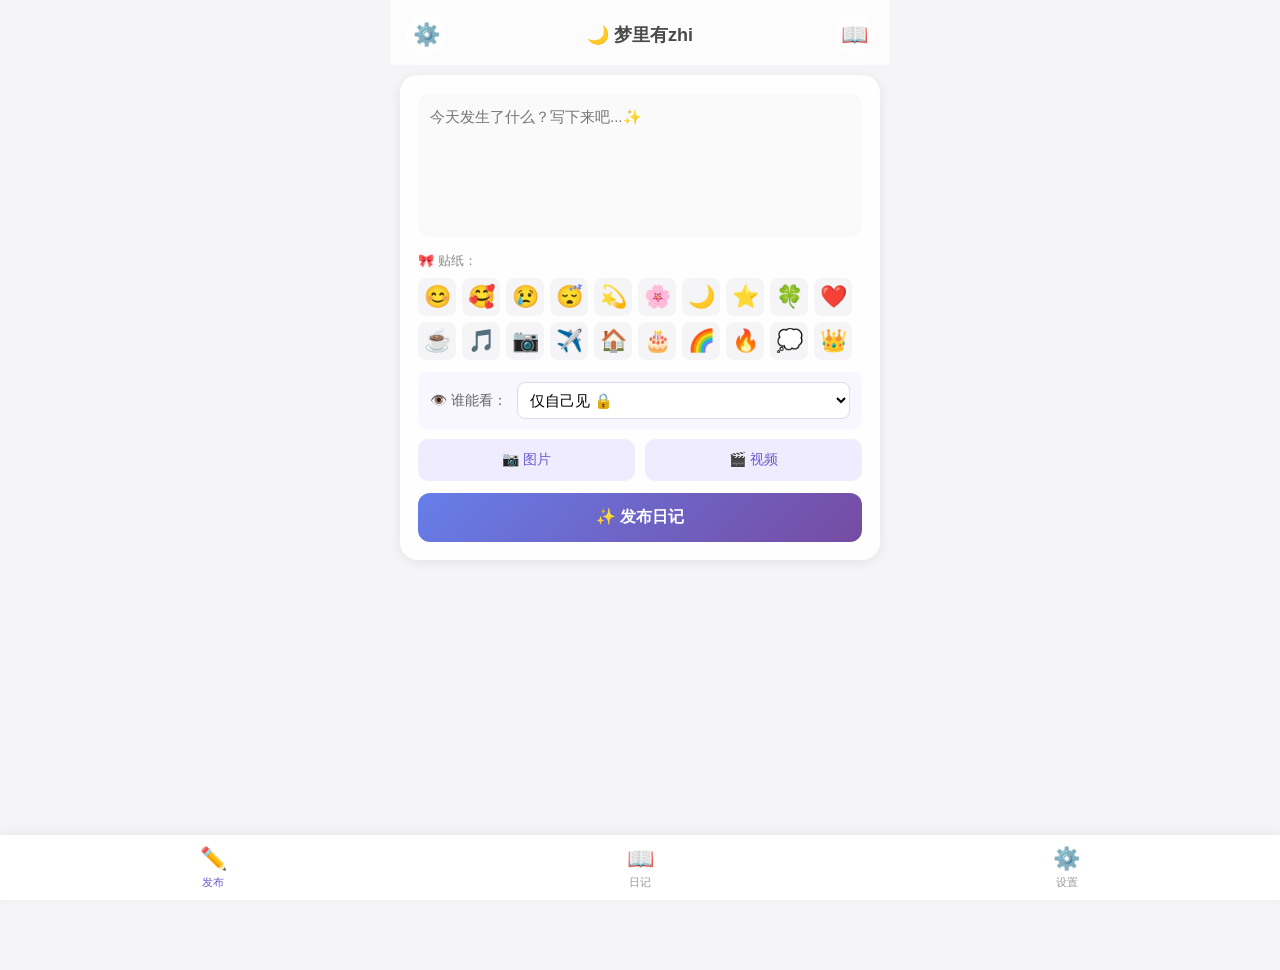
==== index.html @ b794c75a "🎉 Initial commit: 梦里有zhi - 私人社交日记 App" ====
<!DOCTYPE html>
<html lang="zh-CN">
<head>
  <meta charset="UTF-8">
  <meta name="viewport" content="width=device-width, initial-scale=1.0, maximum-scale=1.0, user-scalable=no">
  <meta name="theme-color" content="#6a5acd">
  <title>梦里有zhi</title>
  <link rel="stylesheet" href="style.css">
  <!-- PWA 支持 -->
  <link rel="manifest" href="manifest.json">
  <link rel="icon" href="data:image/svg+xml,<svg xmlns=%22http://www.w3.org/2000/svg%22 viewBox=%220 0 100 100%22><text y=%22.9em%22 font-size=%2290%22>🌙</text></svg>">
</head>
<body>

  <!-- 启动密码页面 -->
  <div id="lock-screen" class="lock-screen hidden">
    <div class="lock-box">
      <div class="lock-emoji">🔒</div>
      <h2>梦里有zhi</h2>
      <p class="lock-sub">请输入访问密码</p>
      <input type="password" id="lock-password" placeholder="密码" autocomplete="off">
      <button id="lock-unlock">进入</button>
      <p class="lock-hint" id="lock-hint"></p>
    </div>
  </div>

  <!-- 主应用 -->
  <div id="app">

    <!-- 顶部背景 -->
    <div id="bg-layer" class="bg-layer"></div>

    <!-- 顶部导航 -->
    <header class="top-bar">
      <button class="nav-btn" data-tab="settings">⚙️</button>
      <h1 class="app-title">🌙 梦里有zhi</h1>
      <button class="nav-btn" data-tab="list">📖</button>
    </header>

    <!-- 内容区 -->
    <main id="main-content">

      <!-- 标签页 1: 发布日记 -->
      <section class="tab-content active" id="tab-publish">
        <div class="card">
          <textarea id="diary-text" placeholder="今天发生了什么？写下来吧...✨" rows="5"></textarea>

          <!-- 图片预览 -->
          <div id="image-preview" class="media-preview hidden">
            <button class="remove-media" data-type="image">×</button>
            <img id="preview-img" src="" alt="预览">
          </div>

          <!-- 视频预览 -->
          <div id="video-preview" class="media-preview hidden">
            <button class="remove-media" data-type="video">×</button>
            <video id="preview-video" controls></video>
          </div>

          <!-- 贴纸栏 -->
          <div class="sticker-bar">
            <span class="sticker-label">🎀 贴纸：</span>
            <div class="sticker-list" id="sticker-list">
              <button class="sticker-btn">😊</button>
              <button class="sticker-btn">🥰</button>
              <button class="sticker-btn">😢</button>
              <button class="sticker-btn">😴</button>
              <button class="sticker-btn">💫</button>
              <button class="sticker-btn">🌸</button>
              <button class="sticker-btn">🌙</button>
              <button class="sticker-btn">⭐</button>
              <button class="sticker-btn">🍀</button>
              <button class="sticker-btn">❤️</button>
              <button class="sticker-btn">☕</button>
              <button class="sticker-btn">🎵</button>
              <button class="sticker-btn">📷</button>
              <button class="sticker-btn">✈️</button>
              <button class="sticker-btn">🏠</button>
              <button class="sticker-btn">🎂</button>
              <button class="sticker-btn">🌈</button>
              <button class="sticker-btn">🔥</button>
              <button class="sticker-btn">💭</button>
              <button class="sticker-btn">👑</button>
            </div>
          </div>

          <!-- 可见范围选择 -->
          <div class="visibility-box">
            <span class="visibility-label">👁️ 谁能看：</span>
            <select id="visibility-select">
              <option value="private">仅自己见 🔒</option>
              <option value="invite">邀请码可见 📩</option>
              <option value="public">公开 🌐</option>
            </select>
          </div>

          <!-- 邀请码输入（仅当选择 invite 时显示） -->
          <div class="invite-box hidden" id="invite-box">
            <input type="text" id="invite-code" placeholder="输入邀请码（多个用逗号分隔）">
          </div>

          <!-- 操作按钮 -->
          <div class="action-row">
            <button class="action-btn" id="btn-image" title="上传图片">
              📷 图片
              <input type="file" id="file-image" accept="image/*" hidden>
            </button>
            <button class="action-btn" id="btn-video" title="上传视频">
              🎬 视频
              <input type="file" id="file-video" accept="video/*" hidden>
            </button>
          </div>

          <button id="btn-publish" class="publish-btn">✨ 发布日记</button>
        </div>
      </section>

      <!-- 标签页 2: 日记列表 -->
      <section class="tab-content" id="tab-list">
        <div class="filter-bar">
          <button class="filter-btn active" data-filter="all">全部</button>
          <button class="filter-btn" data-filter="private">🔒 仅自己</button>
          <button class="filter-btn" data-filter="invite">📩 邀请可见</button>
          <button class="filter-btn" data-filter="public">🌐 公开</button>
        </div>
        <div id="diary-list" class="diary-list"></div>
        <div id="empty-tip" class="empty-tip hidden">
          <div class="empty-emoji">🌙</div>
          <p>还没有日记哦～</p>
          <p>去上面发布第一篇吧！</p>
        </div>
      </section>

      <!-- 标签页 3: 设置 -->
      <section class="tab-content" id="tab-settings">
        <div class="card">
          <h3 class="card-title">🖼️ 背景设置</h3>
          <div class="setting-row">
            <span>当前背景</span>
            <div class="setting-actions">
              <button id="btn-bg-upload" class="mini-btn">📁 上传图片</button>
              <button id="btn-bg-reset" class="mini-btn">🗑️ 清除</button>
              <input type="file" id="file-bg" accept="image/*" hidden>
            </div>
          </div>
          <div class="bg-preview" id="bg-preview">
            <span>默认渐变背景</span>
          </div>
        </div>

        <div class="card">
          <h3 class="card-title">🔐 访问密码</h3>
          <p class="hint-text">设置后，只有知道密码的人才能打开这个应用</p>
          <div class="setting-row">
            <input type="password" id="pwd-input" placeholder="设置新密码">
          </div>
          <div class="setting-row">
            <input type="password" id="pwd-confirm" placeholder="确认密码">
          </div>
          <button id="btn-set-password" class="publish-btn small">保存密码</button>
          <button id="btn-clear-password" class="publish-btn small ghost">取消密码</button>
        </div>

        <div class="card">
          <h3 class="card-title">📦 数据管理</h3>
          <div class="setting-row">
            <span>导出所有日记</span>
            <button id="btn-export" class="mini-btn">💾 导出 JSON</button>
          </div>
          <div class="setting-row">
            <span>导入日记数据</span>
            <button id="btn-import" class="mini-btn">📥 导入</button>
            <input type="file" id="file-import" accept=".json" hidden>
          </div>
          <div class="setting-row danger-row">
            <span>⚠️ 删除所有日记</span>
            <button id="btn-clear-all" class="mini-btn danger">🗑️ 全部删除</button>
          </div>
        </div>

        <div class="card">
          <h3 class="card-title">ℹ️ 关于</h3>
          <p class="hint-text">「梦里有zhi」v1.0</p>
          <p class="hint-text">数据存在你自己的手机浏览器里，安全私密 ✨</p>
        </div>
      </section>

    </main>

    <!-- 底部导航 -->
    <nav class="bottom-nav">
      <button class="nav-item active" data-tab="publish">
        <span class="nav-icon">✏️</span>
        <span class="nav-label">发布</span>
      </button>
      <button class="nav-item" data-tab="list">
        <span class="nav-icon">📖</span>
        <span class="nav-label">日记</span>
      </button>
      <button class="nav-item" data-tab="settings">
        <span class="nav-icon">⚙️</span>
        <span class="nav-label">设置</span>
      </button>
    </nav>

  </div>

  <!-- Toast 提示 -->
  <div id="toast" class="toast hidden"></div>

  <!-- 大图查看模态框 -->
  <div id="image-modal" class="modal hidden">
    <button class="modal-close">×</button>
    <img id="modal-img" src="" alt="">
  </div>

  <!-- 确认删除模态框 -->
  <div id="confirm-modal" class="modal hidden">
    <div class="modal-box">
      <h3 id="confirm-title">确认删除？</h3>
      <p id="confirm-text">此操作不可恢复</p>
      <div class="modal-actions">
        <button id="confirm-cancel" class="mini-btn">取消</button>
        <button id="confirm-ok" class="mini-btn danger">确定</button>
      </div>
    </div>
  </div>

  <script src="app.js"></script>
</body>
</html>
---- style.css ----
/* ========== 基础重置 ========== */
* {
  margin: 0;
  padding: 0;
  box-sizing: border-box;
  -webkit-tap-highlight-color: transparent;
}

html, body {
  height: 100%;
  font-family: -apple-system, BlinkMacSystemFont, "PingFang SC", "Microsoft YaHei", "Helvetica Neue", Arial, sans-serif;
  font-size: 15px;
  color: #333;
  background: #f5f5f7;
  overflow-x: hidden;
}

body {
  min-height: 100vh;
  padding-bottom: 70px; /* 底部导航高度 */
}

button {
  border: none;
  cursor: pointer;
  font-family: inherit;
  font-size: inherit;
  background: none;
}

input, textarea, select {
  font-family: inherit;
  font-size: inherit;
  outline: none;
  border: none;
}

.hidden { display: none !important; }

/* ========== 启动密码页面 ========== */
.lock-screen {
  position: fixed;
  top: 0; left: 0; right: 0; bottom: 0;
  background: linear-gradient(135deg, #667eea 0%, #764ba2 100%);
  z-index: 9999;
  display: flex;
  align-items: center;
  justify-content: center;
}

.lock-box {
  background: rgba(255,255,255,0.95);
  padding: 40px 30px;
  border-radius: 20px;
  text-align: center;
  width: 300px;
  box-shadow: 0 20px 60px rgba(0,0,0,0.3);
}

.lock-emoji {
  font-size: 60px;
  margin-bottom: 15px;
}

.lock-box h2 {
  font-size: 24px;
  color: #6a5acd;
  margin-bottom: 5px;
}

.lock-sub {
  color: #999;
  font-size: 14px;
  margin-bottom: 25px;
}

.lock-box input {
  width: 100%;
  padding: 12px 15px;
  border: 2px solid #eee;
  border-radius: 12px;
  margin-bottom: 15px;
  text-align: center;
  font-size: 16px;
  letter-spacing: 4px;
}

.lock-box input:focus {
  border-color: #6a5acd;
}

.lock-box button {
  width: 100%;
  padding: 12px;
  background: linear-gradient(135deg, #667eea 0%, #764ba2 100%);
  color: white;
  border-radius: 12px;
  font-size: 16px;
  font-weight: 600;
  transition: transform 0.1s;
}

.lock-box button:active {
  transform: scale(0.97);
}

.lock-hint {
  margin-top: 10px;
  font-size: 13px;
  color: #e74c3c;
  min-height: 18px;
}

/* ========== 主应用 ========== */
#app {
  position: relative;
  min-height: 100vh;
}

.bg-layer {
  position: fixed;
  top: 0; left: 0; right: 0; bottom: 0;
  background: linear-gradient(135deg, #e0c3fc 0%, #8ec5fc 100%);
  background-size: cover;
  background-position: center;
  z-index: -1;
  transition: background 0.3s;
}

/* ========== 顶部导航 ========== */
.top-bar {
  display: flex;
  align-items: center;
  justify-content: space-between;
  padding: 15px 16px 10px;
  position: sticky;
  top: 0;
  background: rgba(255,255,255,0.7);
  backdrop-filter: blur(10px);
  -webkit-backdrop-filter: blur(10px);
  z-index: 100;
}

.nav-btn {
  font-size: 22px;
  width: 40px;
  height: 40px;
  border-radius: 50%;
  background: rgba(255,255,255,0.6);
  display: flex;
  align-items: center;
  justify-content: center;
  transition: background 0.2s;
}

.nav-btn:active {
  background: rgba(255,255,255,0.9);
}

.app-title {
  font-size: 18px;
  font-weight: 600;
  color: #4a4a4a;
}

/* ========== 内容区 ========== */
main {
  padding: 10px 16px;
  min-height: calc(100vh - 130px);
}

.tab-content {
  display: none;
  animation: fadeIn 0.3s;
}

.tab-content.active {
  display: block;
}

@keyframes fadeIn {
  from { opacity: 0; transform: translateY(10px); }
  to { opacity: 1; transform: translateY(0); }
}

.card {
  background: rgba(255,255,255,0.92);
  border-radius: 18px;
  padding: 18px;
  margin-bottom: 16px;
  box-shadow: 0 2px 12px rgba(0,0,0,0.08);
}

/* ========== 发布页 ========== */
#diary-text {
  width: 100%;
  min-height: 120px;
  resize: none;
  padding: 12px;
  background: #fafafa;
  border-radius: 12px;
  font-size: 15px;
  line-height: 1.6;
  margin-bottom: 12px;
}

#diary-text:focus {
  background: #fff;
  box-shadow: 0 0 0 2px rgba(106,90,205,0.3);
}

.media-preview {
  position: relative;
  margin-bottom: 12px;
  border-radius: 12px;
  overflow: hidden;
  max-height: 250px;
}

.media-preview img,
.media-preview video {
  width: 100%;
  max-height: 250px;
  object-fit: cover;
  border-radius: 12px;
}

.remove-media {
  position: absolute;
  top: 8px;
  right: 8px;
  width: 28px;
  height: 28px;
  border-radius: 50%;
  background: rgba(0,0,0,0.6);
  color: white;
  font-size: 18px;
  line-height: 28px;
  text-align: center;
}

/* 贴纸栏 */
.sticker-bar {
  margin-bottom: 12px;
}

.sticker-label {
  font-size: 13px;
  color: #888;
  display: block;
  margin-bottom: 8px;
}

.sticker-list {
  display: flex;
  flex-wrap: wrap;
  gap: 6px;
}

.sticker-btn {
  font-size: 22px;
  width: 38px;
  height: 38px;
  border-radius: 8px;
  background: #f5f5f7;
  transition: transform 0.15s, background 0.15s;
}

.sticker-btn:active {
  transform: scale(1.3);
  background: #e0c3fc;
}

/* 可见范围 */
.visibility-box {
  display: flex;
  align-items: center;
  gap: 10px;
  margin-bottom: 10px;
  padding: 10px 12px;
  background: #f8f6ff;
  border-radius: 10px;
}

.visibility-label {
  font-size: 14px;
  color: #666;
  white-space: nowrap;
}

#visibility-select {
  flex: 1;
  padding: 8px;
  background: white;
  border-radius: 8px;
  border: 1px solid #e0d8f5;
}

.invite-box {
  margin-bottom: 10px;
}

#invite-code {
  width: 100%;
  padding: 10px 12px;
  background: #fafafa;
  border-radius: 8px;
  font-size: 14px;
  border: 1px solid #eee;
}

#invite-code:focus {
  border-color: #6a5acd;
  background: white;
}

/* 操作按钮行 */
.action-row {
  display: flex;
  gap: 10px;
  margin-bottom: 12px;
}

.action-btn {
  flex: 1;
  padding: 12px;
  background: #f0ecff;
  color: #6a5acd;
  border-radius: 10px;
  font-size: 14px;
  font-weight: 500;
  transition: background 0.2s;
}

.action-btn:active {
  background: #e0d8ff;
}

.publish-btn {
  width: 100%;
  padding: 14px;
  background: linear-gradient(135deg, #667eea 0%, #764ba2 100%);
  color: white;
  border-radius: 12px;
  font-size: 16px;
  font-weight: 600;
  transition: transform 0.1s, box-shadow 0.2s;
}

.publish-btn:active {
  transform: scale(0.98);
  box-shadow: 0 4px 15px rgba(106,90,205,0.4);
}

.publish-btn.small {
  padding: 10px;
  font-size: 14px;
  margin-top: 8px;
}

.publish-btn.ghost {
  background: transparent;
  color: #e74c3c;
  border: 1px solid #e74c3c;
}

/* ========== 日记列表页 ========== */
.filter-bar {
  display: flex;
  gap: 8px;
  margin-bottom: 12px;
  overflow-x: auto;
  padding-bottom: 4px;
}

.filter-btn {
  padding: 8px 14px;
  background: rgba(255,255,255,0.8);
  border-radius: 20px;
  font-size: 13px;
  color: #666;
  white-space: nowrap;
  transition: all 0.2s;
}

.filter-btn.active {
  background: linear-gradient(135deg, #667eea 0%, #764ba2 100%);
  color: white;
}

.diary-list {
  display: flex;
  flex-direction: column;
  gap: 14px;
}

.diary-item {
  background: rgba(255,255,255,0.95);
  border-radius: 16px;
  padding: 14px;
  box-shadow: 0 2px 10px rgba(0,0,0,0.06);
  animation: slideUp 0.3s;
}

@keyframes slideUp {
  from { opacity: 0; transform: translateY(15px); }
  to { opacity: 1; transform: translateY(0); }
}

.diary-header {
  display: flex;
  justify-content: space-between;
  align-items: center;
  margin-bottom: 10px;
}

.diary-date {
  font-size: 12px;
  color: #999;
}

.diary-visibility {
  font-size: 12px;
  padding: 3px 8px;
  border-radius: 10px;
  background: #f0f0f0;
}

.diary-visibility.private { background: #ffe5e5; color: #e74c3c; }
.diary-visibility.invite { background: #fff5e5; color: #e67e22; }
.diary-visibility.public { background: #e5ffe5; color: #27ae60; }

.diary-text-content {
  font-size: 15px;
  line-height: 1.7;
  color: #333;
  white-space: pre-wrap;
  word-break: break-word;
  margin-bottom: 10px;
}

.diary-media {
  border-radius: 10px;
  overflow: hidden;
  margin-bottom: 10px;
}

.diary-media img,
.diary-media video {
  width: 100%;
  max-height: 280px;
  object-fit: cover;
  cursor: pointer;
  border-radius: 10px;
}

.diary-stickers {
  display: flex;
  flex-wrap: wrap;
  gap: 4px;
  margin-bottom: 10px;
  font-size: 20px;
}

.diary-actions {
  display: flex;
  gap: 10px;
  padding-top: 10px;
  border-top: 1px solid #f0f0f0;
}

.diary-actions button {
  flex: 1;
  padding: 8px;
  font-size: 13px;
  border-radius: 8px;
  color: #888;
  transition: background 0.2s;
}

.diary-actions button:active {
  background: #f5f5f5;
}

.diary-actions .delete-btn {
  color: #e74c3c;
}

.empty-tip {
  text-align: center;
  padding: 60px 20px;
  color: #999;
}

.empty-emoji {
  font-size: 60px;
  margin-bottom: 15px;
}

.empty-tip p {
  font-size: 14px;
  margin-bottom: 5px;
}

/* ========== 设置页 ========== */
.card-title {
  font-size: 16px;
  font-weight: 600;
  color: #4a4a4a;
  margin-bottom: 15px;
}

.hint-text {
  font-size: 13px;
  color: #888;
  margin-bottom: 12px;
  line-height: 1.5;
}

.setting-row {
  display: flex;
  align-items: center;
  justify-content: space-between;
  padding: 10px 0;
  gap: 10px;
  flex-wrap: wrap;
}

.setting-row input {
  flex: 1;
  min-width: 150px;
  padding: 10px 12px;
  background: #fafafa;
  border-radius: 8px;
  border: 1px solid #eee;
}

.setting-row input:focus {
  border-color: #6a5acd;
  background: white;
}

.setting-actions {
  display: flex;
  gap: 8px;
}

.bg-preview {
  width: 100%;
  height: 80px;
  border-radius: 10px;
  margin-top: 10px;
  display: flex;
  align-items: center;
  justify-content: center;
  color: white;
  font-size: 13px;
  text-shadow: 0 1px 2px rgba(0,0,0,0.3);
  background: linear-gradient(135deg, #e0c3fc 0%, #8ec5fc 100%);
  background-size: cover;
  background-position: center;
}

.danger-row span {
  color: #e74c3c;
}

/* 小按钮 */
.mini-btn {
  padding: 8px 14px;
  background: #f0ecff;
  color: #6a5acd;
  border-radius: 8px;
  font-size: 13px;
  white-space: nowrap;
  transition: background 0.2s;
}

.mini-btn:active {
  background: #e0d8ff;
}

.mini-btn.danger {
  background: #ffe5e5;
  color: #e74c3c;
}

.mini-btn.danger:active {
  background: #ffd5d5;
}

/* ========== 底部导航 ========== */
.bottom-nav {
  position: fixed;
  bottom: 0;
  left: 0;
  right: 0;
  height: 65px;
  background: rgba(255,255,255,0.95);
  backdrop-filter: blur(10px);
  -webkit-backdrop-filter: blur(10px);
  display: flex;
  justify-content: space-around;
  align-items: center;
  box-shadow: 0 -2px 10px rgba(0,0,0,0.06);
  z-index: 100;
}

.nav-item {
  flex: 1;
  display: flex;
  flex-direction: column;
  align-items: center;
  justify-content: center;
  padding: 8px;
  gap: 3px;
  color: #999;
  transition: color 0.2s;
}

.nav-item.active {
  color: #6a5acd;
}

.nav-icon {
  font-size: 22px;
}

.nav-label {
  font-size: 11px;
  font-weight: 500;
}

/* ========== Toast 提示 ========== */
.toast {
  position: fixed;
  top: 50%;
  left: 50%;
  transform: translate(-50%, -50%);
  background: rgba(0,0,0,0.8);
  color: white;
  padding: 12px 24px;
  border-radius: 10px;
  font-size: 14px;
  z-index: 9999;
  animation: toastShow 0.3s;
}

@keyframes toastShow {
  from { opacity: 0; transform: translate(-50%, -50%) scale(0.8); }
  to { opacity: 1; transform: translate(-50%, -50%) scale(1); }
}

/* ========== 模态框 ========== */
.modal {
  position: fixed;
  top: 0; left: 0; right: 0; bottom: 0;
  background: rgba(0,0,0,0.9);
  z-index: 9998;
  display: flex;
  align-items: center;
  justify-content: center;
}

.modal-close {
  position: absolute;
  top: 20px;
  right: 20px;
  width: 40px;
  height: 40px;
  border-radius: 50%;
  background: rgba(255,255,255,0.2);
  color: white;
  font-size: 24px;
  line-height: 40px;
}

#modal-img {
  max-width: 95%;
  max-height: 90vh;
  object-fit: contain;
}

.modal-box {
  background: white;
  border-radius: 16px;
  padding: 24px;
  width: 85%;
  max-width: 300px;
  text-align: center;
}

.modal-box h3 {
  font-size: 17px;
  margin-bottom: 10px;
  color: #333;
}

.modal-box p {
  font-size: 14px;
  color: #888;
  margin-bottom: 20px;
}

.modal-actions {
  display: flex;
  gap: 12px;
  justify-content: center;
}

/* ========== 响应式 ========== */
@media (min-width: 480px) {
  main {
    max-width: 500px;
    margin: 0 auto;
    padding: 10px;
  }
  .top-bar {
    max-width: 500px;
    margin: 0 auto;
  }
}
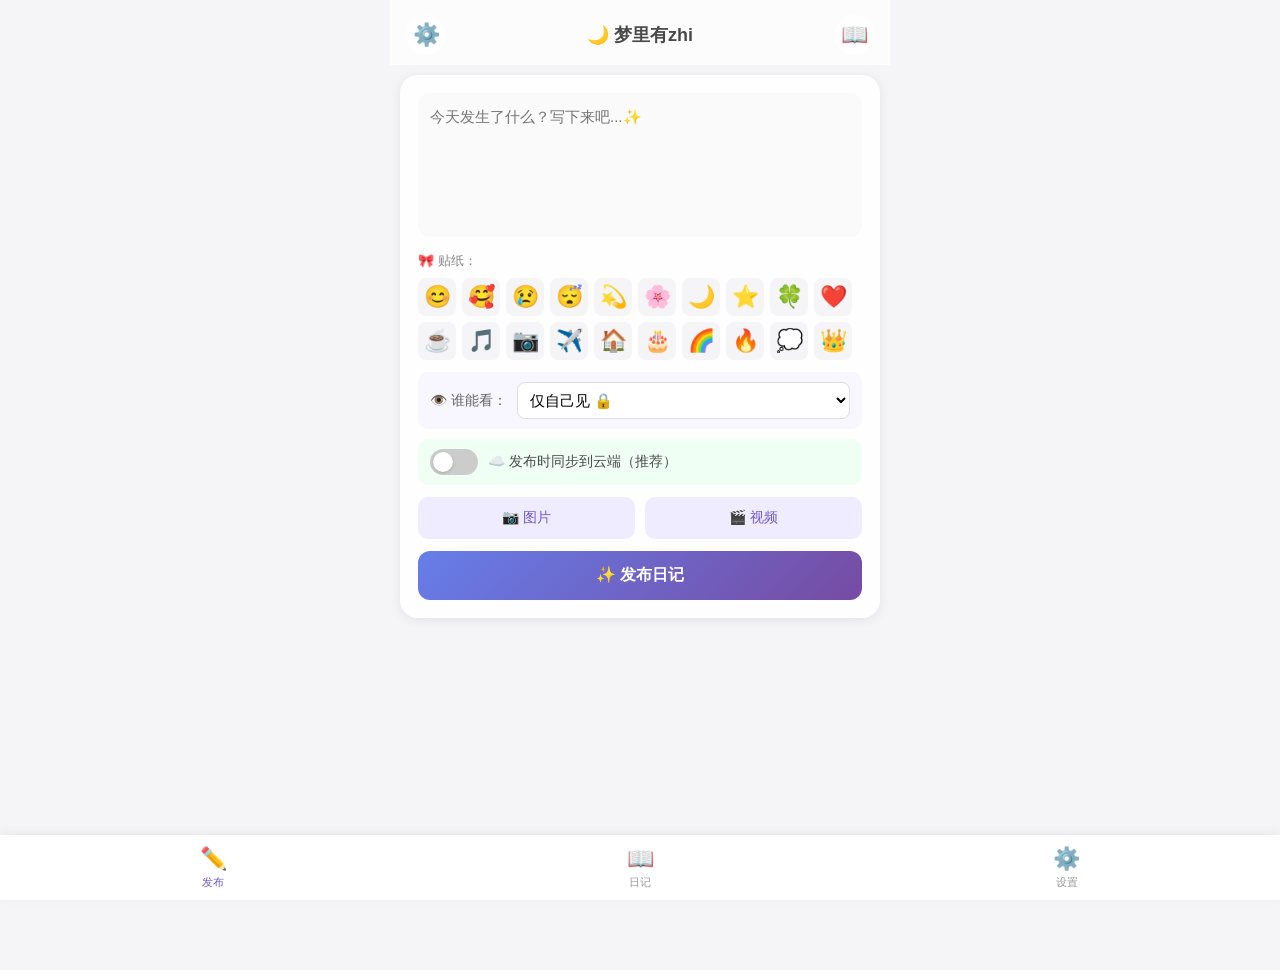
==== commit d8f1ffaa: "☁️ 新增 GitHub Gist 云同步功能" ====
--- a/index.html
+++ b/index.html
@@ -8,7 +8,10 @@
   <link rel="stylesheet" href="style.css">
   <!-- PWA 支持 -->
   <link rel="manifest" href="manifest.json">
-  <link rel="icon" href="data:image/svg+xml,<svg xmlns=%22http://www.w3.org/2000/svg%22 viewBox=%220 0 100 100%22><text y=%22.9em%22 font-size=%2290%22>🌙</text></svg>">
+  <link rel="icon" href="icon-192.png">
+  <link rel="apple-touch-icon" href="apple-touch-icon.png">
+  <meta name="apple-mobile-web-app-capable" content="yes">
+  <meta name="apple-mobile-web-app-status-bar-style" content="purple">
 </head>
 <body>
 
@@ -99,6 +102,15 @@
             <input type="text" id="invite-code" placeholder="输入邀请码（多个用逗号分隔）">
           </div>
 
+          <!-- 发布时同步开关 -->
+          <div class="sync-toggle-box" id="sync-toggle-box">
+            <label class="sync-toggle">
+              <input type="checkbox" id="sync-on-publish">
+              <span class="sync-slider"></span>
+            </label>
+            <span class="sync-label">☁️ 发布时同步到云端（推荐）</span>
+          </div>
+
           <!-- 操作按钮 -->
           <div class="action-row">
             <button class="action-btn" id="btn-image" title="上传图片">
@@ -159,6 +171,42 @@
           </div>
           <button id="btn-set-password" class="publish-btn small">保存密码</button>
           <button id="btn-clear-password" class="publish-btn small ghost">取消密码</button>
+        </div>
+
+        <div class="card">
+          <h3 class="card-title">☁️ 云同步（GitHub Gist）</h3>
+          <p class="hint-text">自动把日记备份到 GitHub 云服务器，手机丢了也不怕</p>
+
+          <div class="setting-row">
+            <span>自动同步</span>
+            <label class="sync-toggle">
+              <input type="checkbox" id="auto-sync">
+              <span class="sync-slider"></span>
+            </label>
+          </div>
+
+          <div class="setting-row">
+            <span>GitHub Token</span>
+          </div>
+          <input type="password" id="gh-token" placeholder="ghp_xxxxxxxxxxxxxxxx" class="full-input">
+
+          <div class="setting-row">
+            <span>Gist ID</span>
+          </div>
+          <input type="text" id="gist-id" placeholder="一串字母数字，例如 8553fa..." class="full-input">
+
+          <div class="setting-row">
+            <span id="sync-status" class="sync-status">⚠️ 未配置</span>
+          </div>
+
+          <div class="action-row">
+            <button class="mini-btn" id="btn-save-sync">💾 保存配置</button>
+            <button class="mini-btn" id="btn-test-sync">🔗 测试连接</button>
+          </div>
+          <div class="action-row">
+            <button class="mini-btn primary" id="btn-backup-now">☁️ 立即备份到云端</button>
+            <button class="mini-btn" id="btn-restore-now">📥 从云端恢复</button>
+          </div>
         </div>
 
         <div class="card">
--- a/style.css
+++ b/style.css
@@ -589,6 +589,108 @@
   background: #ffd5d5;
 }
 
+.mini-btn.primary {
+  background: linear-gradient(135deg, #667eea 0%, #764ba2 100%);
+  color: white;
+}
+
+.mini-btn.primary:active {
+  opacity: 0.9;
+}
+
+/* ========== 云同步开关 ========== */
+.sync-toggle-box {
+  display: flex;
+  align-items: center;
+  gap: 10px;
+  padding: 10px 12px;
+  background: #f0fff4;
+  border-radius: 10px;
+  margin-bottom: 12px;
+}
+
+.sync-toggle {
+  position: relative;
+  width: 48px;
+  height: 26px;
+  display: inline-block;
+  flex-shrink: 0;
+}
+
+.sync-toggle input {
+  opacity: 0;
+  width: 0;
+  height: 0;
+}
+
+.sync-slider {
+  position: absolute;
+  cursor: pointer;
+  top: 0; left: 0; right: 0; bottom: 0;
+  background: #ccc;
+  border-radius: 26px;
+  transition: 0.3s;
+}
+
+.sync-slider:before {
+  position: absolute;
+  content: '';
+  height: 20px;
+  width: 20px;
+  left: 3px;
+  bottom: 3px;
+  background: white;
+  border-radius: 50%;
+  transition: 0.3s;
+  box-shadow: 0 1px 3px rgba(0,0,0,0.2);
+}
+
+.sync-toggle input:checked + .sync-slider {
+  background: linear-gradient(135deg, #667eea 0%, #764ba2 100%);
+}
+
+.sync-toggle input:checked + .sync-slider:before {
+  transform: translateX(22px);
+}
+
+.sync-label {
+  font-size: 14px;
+  color: #4a4a4a;
+}
+
+.full-input {
+  width: 100%;
+  padding: 10px 12px;
+  background: #fafafa;
+  border-radius: 8px;
+  border: 1px solid #eee;
+  font-size: 14px;
+  margin-bottom: 8px;
+}
+
+.full-input:focus {
+  border-color: #6a5acd;
+  background: white;
+}
+
+.sync-status {
+  font-size: 13px;
+  padding: 6px 12px;
+  border-radius: 15px;
+  background: #fff3e0;
+  color: #e67e22;
+}
+
+.sync-status.ok {
+  background: #e8f5e9;
+  color: #27ae60;
+}
+
+.sync-status.error {
+  background: #ffebee;
+  color: #e74c3c;
+}
+
 /* ========== 底部导航 ========== */
 .bottom-nav {
   position: fixed;
